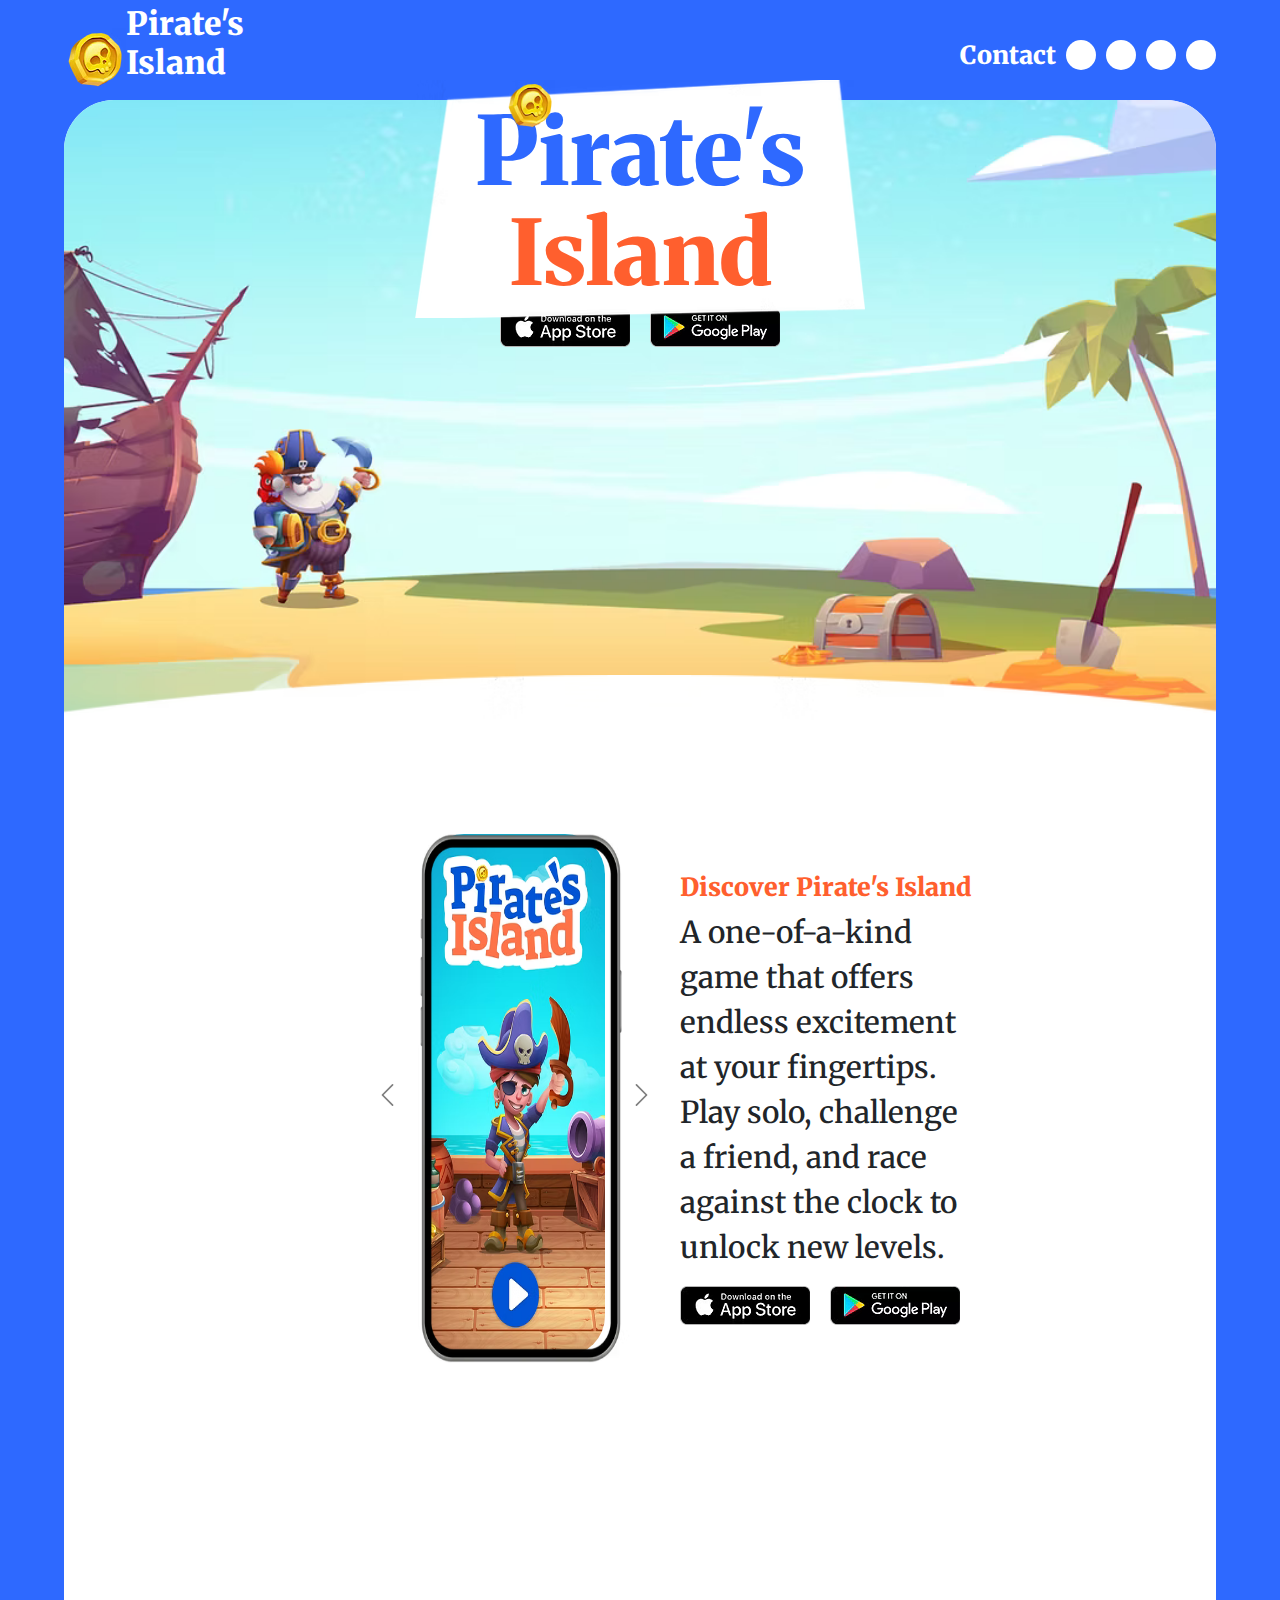
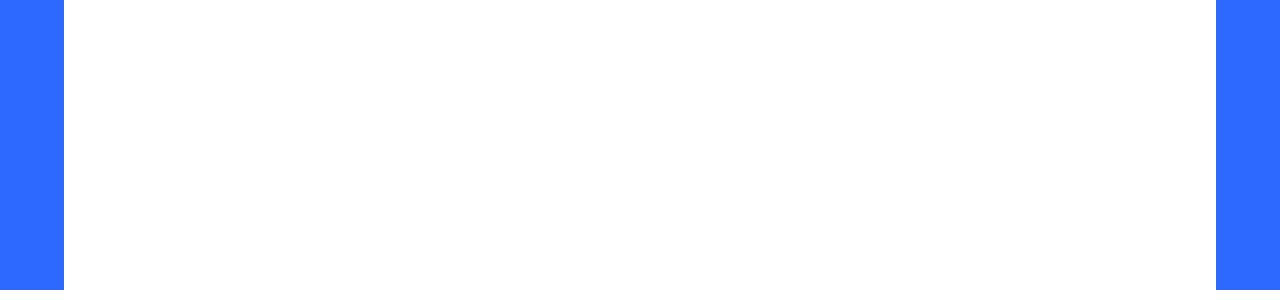
==== html css project/index.html @ 8321cce3 "Add files via upload" ====
<!DOCTYPE html>
<html lang="en">
<head>
    <meta charset="UTF-8">
    <meta name="viewport" content="width=device-width, initial-scale=1.0">
    <title>Document</title>
    <link rel="stylesheet" href="style.css">
    <link rel="preconnect" href="https://fonts.googleapis.com">
    <link rel="preconnect" href="https://fonts.gstatic.com" crossorigin>
    <link href="https://fonts.googleapis.com/css2?family=Merriweather:ital,wght@0,300;0,400;0,700;0,900;1,300;1,400;1,700;1,900&family=Roboto+Condensed:ital,wght@0,100..900;1,100..900&display=swap" rel="stylesheet">
    <link rel="stylesheet" href="https://cdnjs.cloudflare.com/ajax/libs/font-awesome/6.7.1/css/all.min.css" integrity="sha512-5Hs3dF2AEPkpNAR7UiOHba+lRSJNeM2ECkwxUIxC1Q/FLycGTbNapWXB4tP889k5T5Ju8fs4b1P5z/iB4nMfSQ==" crossorigin="anonymous" referrerpolicy="no-referrer" />
    <link href="https://cdn.jsdelivr.net/npm/bootstrap@5.3.3/dist/css/bootstrap.min.css" rel="stylesheet" integrity="sha384-QWTKZyjpPEjISv5WaRU9OFeRpok6YctnYmDr5pNlyT2bRjXh0JMhjY6hW+ALEwIH" crossorigin="anonymous">

</head>
<body>
    
    <header>

        <div class="h1">

            <h1 class="H1">Pirate's</h1>
            <h2 class="h1Rep">Island</h2>
            <img class="pirateCoin" src="Pirate Coin.png" alt="Pirate Coin">

        </div>

        <nav>

            <div class="left">
                <img src="Pirate Coin.png" alt="Pirate Coin">
                <h2 class="H2">Pirate's Island</h2>
            </div>
            
            <div class="right">

                <ul>
                    <li><a class="contact" href="#foot">Contact</a></li>
                    <li class="liLogos"><a href="https://www.twitch.tv"><i class="fa-brands fa-twitch"></i></a></li>
                    <li class="liLogos"><a href="https://www.facebook.com/wix"><i class="fa-brands fa-facebook-f"></i></a></li>
                    <li class="liLogos"><a href="https://discord.com"><i class="fa-brands fa-discord"></i></a></li>
                    <li class="liLogos"><a href="https://www.youtube.com/user/Wix"><i class="fa-brands fa-youtube"></i></a></li>
                </ul>
                
            </div>

        </nav>
    </header>

    <main>

        <div class="main">
          <div class="mainbg">
                <li class="storeLinks"><a href="https://apps.apple.com/us/app/spaces-follow-businesses/id1099748482"><img src="apple.png"></a></li>
                <li class="storeLinks"><a href="https://play.google.com/store/apps/details?id=com.wix.android&hl=en&gl=US"><img src="Google play.png"></a></li>
          </div>

          <div class="line"></div>

          <div class="parent">
          <div class="parent1">
            <img class="phonecase" src="phone case.png">
              <div id="carouselExampleFade" class="carousel slide carousel-fade">
                  <div class="carousel-inner">
                    <div class="carousel-item active">
                      <img src="carousel 1.png" class="carouselImg d-block w-100">
                    </div>
                    <div class="carousel-item">
                      <img src="carousel 2.png" class="carouselImg carouselImg1 d-block w-100">
                    </div>
                    <div class="carousel-item">
                      <img src="carousel 3.png" class="carouselImg carouselImg2 d-block w-100">
                    </div>
                  </div>
                  <button class="carousel-control-prev" type="button" data-bs-target="#carouselExampleFade" data-bs-slide="prev">
                    <span class="carousel-control-prev-icon" aria-hidden="true"></span>
                    <span class="visually-hidden">Previous</span>
                  </button>
                  <button class="carousel-control-next" type="button" data-bs-target="#carouselExampleFade" data-bs-slide="next">
                    <span class="carousel-control-next-icon" aria-hidden="true"></span>
                    <span class="visually-hidden">Next</span>
                  </button>
              </div>
            </div>
            <div class="parent2">
              <div class="mainText">
                <h2 class="mainH2">Discover Pirate's Island</h2>
                <p class="mainP">A one-of-a-kind game that offers endless excitement at your fingertips. Play solo, challenge a friend, and race against the clock to unlock new levels.</p>
                <div class="links2">
                  <li class="storeLinks2"><a href="https://apps.apple.com/us/app/spaces-follow-businesses/id1099748482"><img src="apple.png"></a></li>
                  <li class="storeLinks2"><a href="https://play.google.com/store/apps/details?id=com.wix.android&hl=en&gl=US"><img src="Google play.png"></a></li>
                </div>
              </div>
            </div>
          </div>
          </div>
            
        </div>

    </main>

    <footer id="foot"></footer>

    <script src="https://cdn.jsdelivr.net/npm/bootstrap@5.3.3/dist/js/bootstrap.bundle.min.js" integrity="sha384-YvpcrYf0tY3lHB60NNkmXc5s9fDVZLESaAA55NDzOxhy9GkcIdslK1eN7N6jIeHz" crossorigin="anonymous"></script>

</body>
</html>
---- html css project/style.css ----
*{
    margin: 0;
    padding: 0;
    box-sizing: border-box;
}

body{
    background-color: #2e69ff
}

header{
    width: 100%;
    height: 10vh;
    display: flex;
    justify-content: center;
    align-items: start;
    background-color: #2e69ff;
}

.pirateCoin{
    width: 50px;
    height: 50px;
    position: absolute;
    margin-top: -200px;
    margin-right: 220px;
}

.h1{
    position: absolute;
    top: 80px;
    width: 450px;
    height: 250px;
    display: flex;
    flex-direction: column;
    justify-content: center;
    align-items: center;
    font-size: 50px;
    font-family: "Merriweather", serif;
    font-weight: 1000;
    font-style: normal;
    background-image: url(squre\ logo.png);
    background-repeat: no-repeat;
    background-size: 450px;
}

.H1{
    margin-bottom: -10px;
    font-size: 95px;
    font-family: "Merriweather", serif;
    font-weight: 900;
    font-style: normal;
    color: #2e69ff;
}

.H2{
    font-family: "Merriweather", serif;
    font-weight: 900;
    font-style: normal;
}

.h1Rep{
    color: #ff5f2e;
    font-family: "Merriweather", serif;
    font-weight: 1000;
    font-style: normal;
    font-size: 90px;
}

nav{
    width: 100%;
    height: 10vh;
    display: flex;
    justify-content: center;
    align-items: center;
}

.left{
    width: 20%;
    height: 10vh;
    display: flex;
    justify-content: start;
    align-items: end;
    color: white;
    font-family: "Merriweather", serif;
    font-weight: 1000;
    font-style: normal;
}

.right{
    width: 70%;
    height: 10vh;
    display: flex;
    justify-content: end;
    align-items: end;
}

.liLogos{
    background-color: white;
    width: 30px;
    height: 30px;
    display: flex;
    align-items: center;
    justify-content: center;
    border-radius: 100%;
}

ul{
    display: flex;
    justify-content: center;
    align-items: center;
    list-style: none;
    gap: 10px;
}

a{
    font-family: "Merriweather", serif;
    font-weight: 1000;
    font-style: normal;
    text-decoration: none;
}

.contact{
    color: white;
    font-size: 25px;
    text-decoration: none;
    font-family: "Merriweather", serif;
    font-weight: 900;
    font-style: normal;
}

main{
    width: 100%;
    height: 200vh;
    display: flex;
    justify-content: center;
    align-items: start;
    background-color: #2e69ff;
}

.main{
    border-top-left-radius: 50px 50px;
    border-top-right-radius: 50px 50px;
    width: 90%;
    height: 200vh;
    margin-top: 10px;
    background-color: white;
}

.mainbg{
    width: 100%;
    height: 75vh;
    background-image: url(island\ bg.png);
    background-repeat: no-repeat;
    background-size: cover;
    background-position: center;
    border-top-left-radius: 50px 50px;
    border-top-right-radius: 50px 50px;
    display: flex;
    justify-content: center;
    align-items: center;
    gap: 20px;
}

.storeLinks{
    margin-bottom: 220px;
    width: 130px;
    height: 40px;
    text-decoration: none;
    list-style-type: none;
}

.store{
    text-decoration: none;
}

.line{
    width: 100%;
    height: 12vh;
    background-image: url(line.png);
    background-repeat: no-repeat;
    background-size: cover;
    margin-top: -100px;
}

#carouselExampleFade{
    width: 32%;
    margin-right: 25px;
    margin-bottom: 12px;
}

.phonecase{
    position: absolute;
    z-index: 2;
    width: 17%;
    height: 60vh;
}

.carousel-control-prev{
    margin-left: -50px;
}

.carousel-control-next{
    margin-right: -50px;
}

.carouselImg{
    border-radius: 40px 40px;
    height: 58vh;
}

.carousel-control-next, .carousel-control-prev{
    filter: invert(100%);
}

.parent{
    width: 100%;
    height: 70vh;
    display: flex;
    justify-content: center;
    align-items: center;
    flex-direction: row;
}

.parent1{
    width: 50%;
    height: 60vh;
    display: flex;
    justify-content: end;
    align-items: end;
    padding-right: 10px;
}

.parent2{
    width: 50%;
    height: 60vh;
    display: flex;
    justify-content: center;
    align-items: start;
    flex-direction: column;
    padding-left: 40px;
}

.mainText{
    width: 55%;
}

.mainH2{
    color: #ff5f2e;
    font-family: "Merriweather", serif;
    font-weight: 1000;
    font-style: normal;
    font-size: 25px;
}

.mainP{
    font-family: "Merriweather", serif;
    font-weight: 500;
    font-style: normal;
    font-size: 30px;
}

.links2{
    display: flex;
    justify-content: start;
    align-items: center;
    gap: 20px;
}

.storeLinks2{
    text-decoration: none;
    list-style-type: none;
}
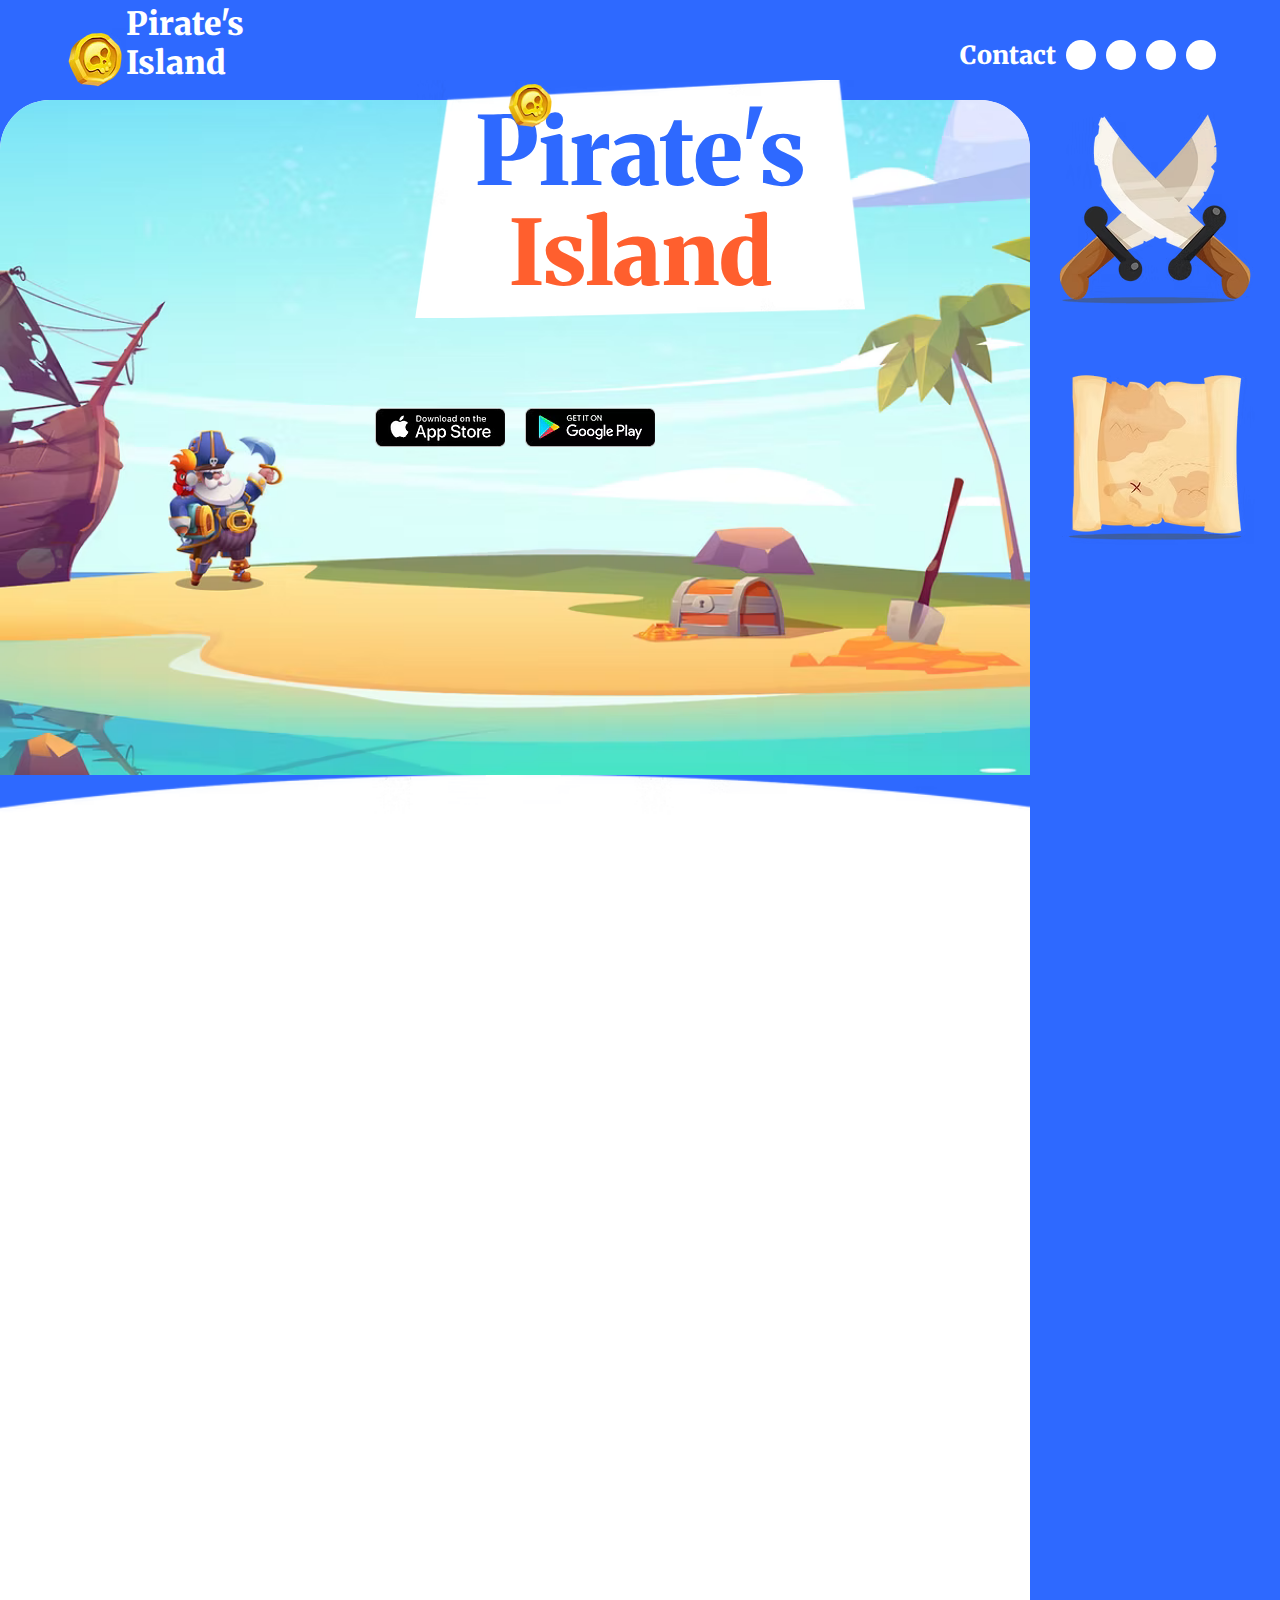
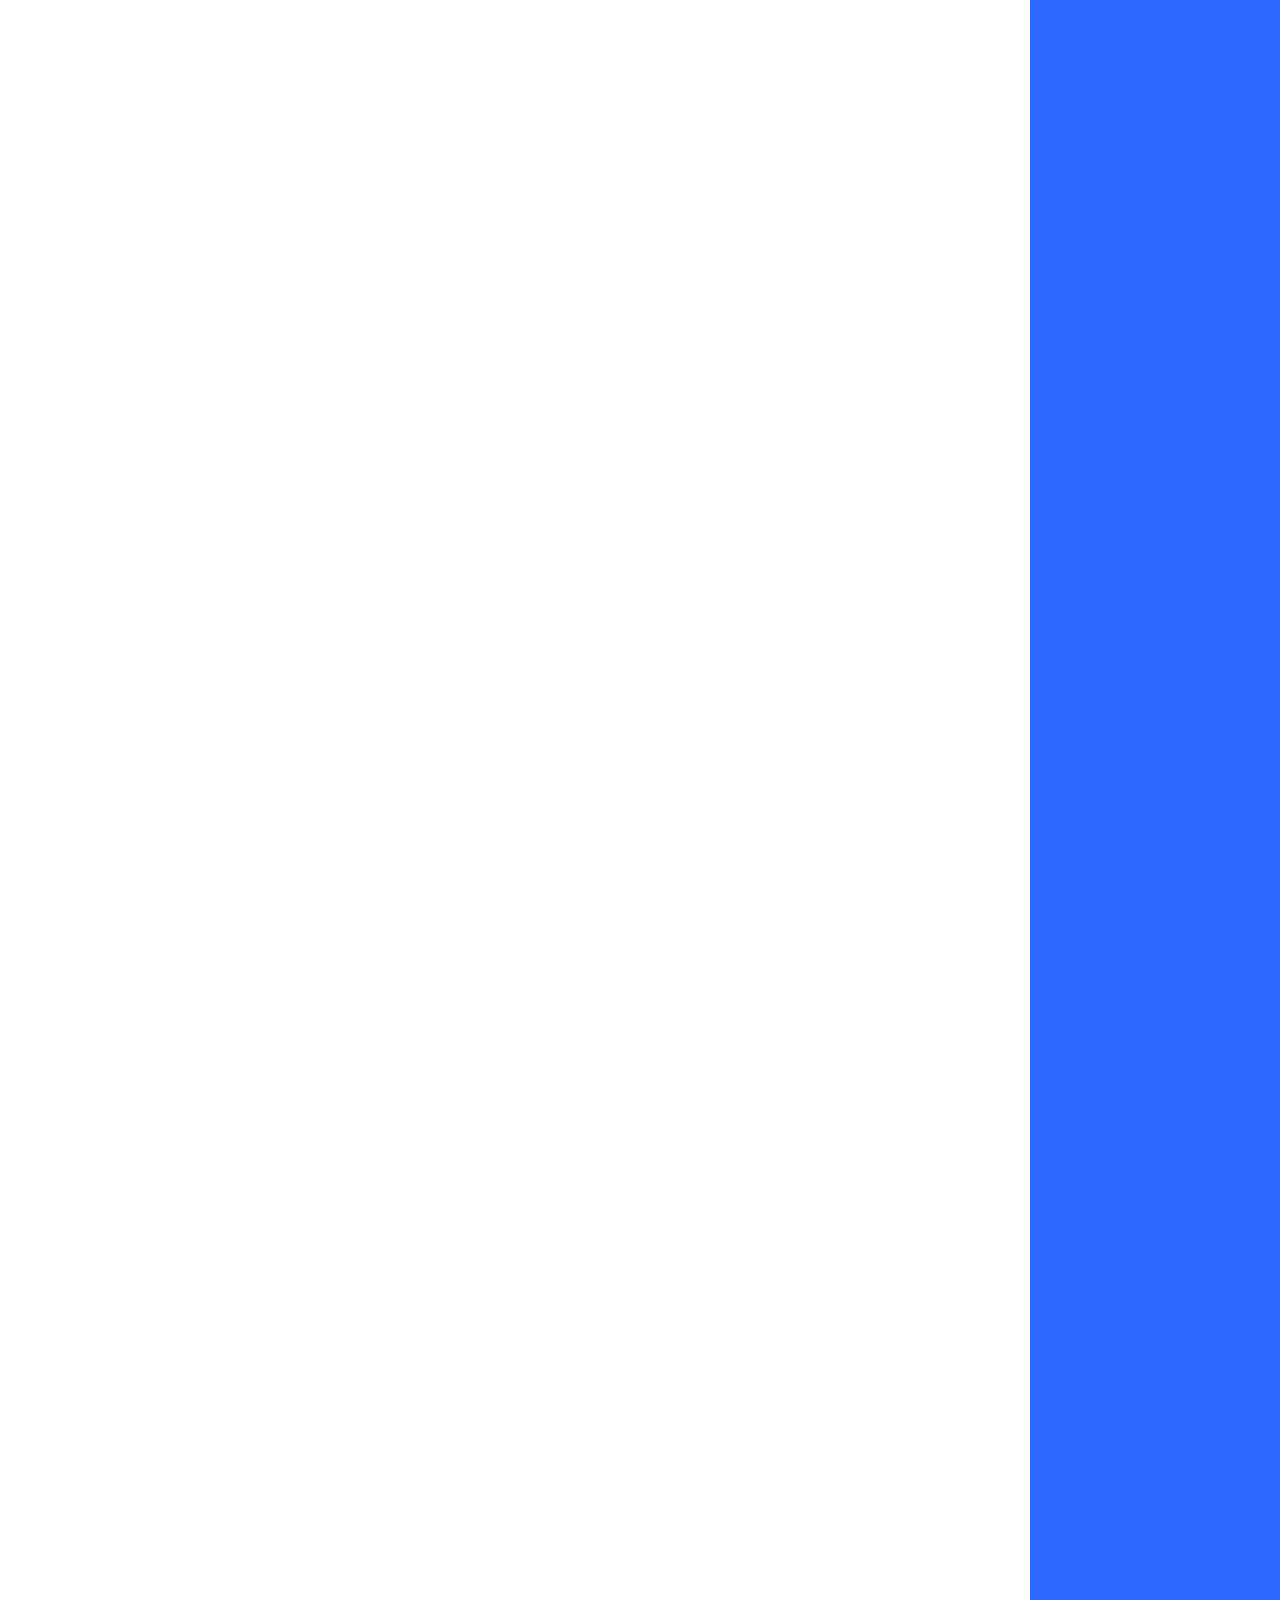
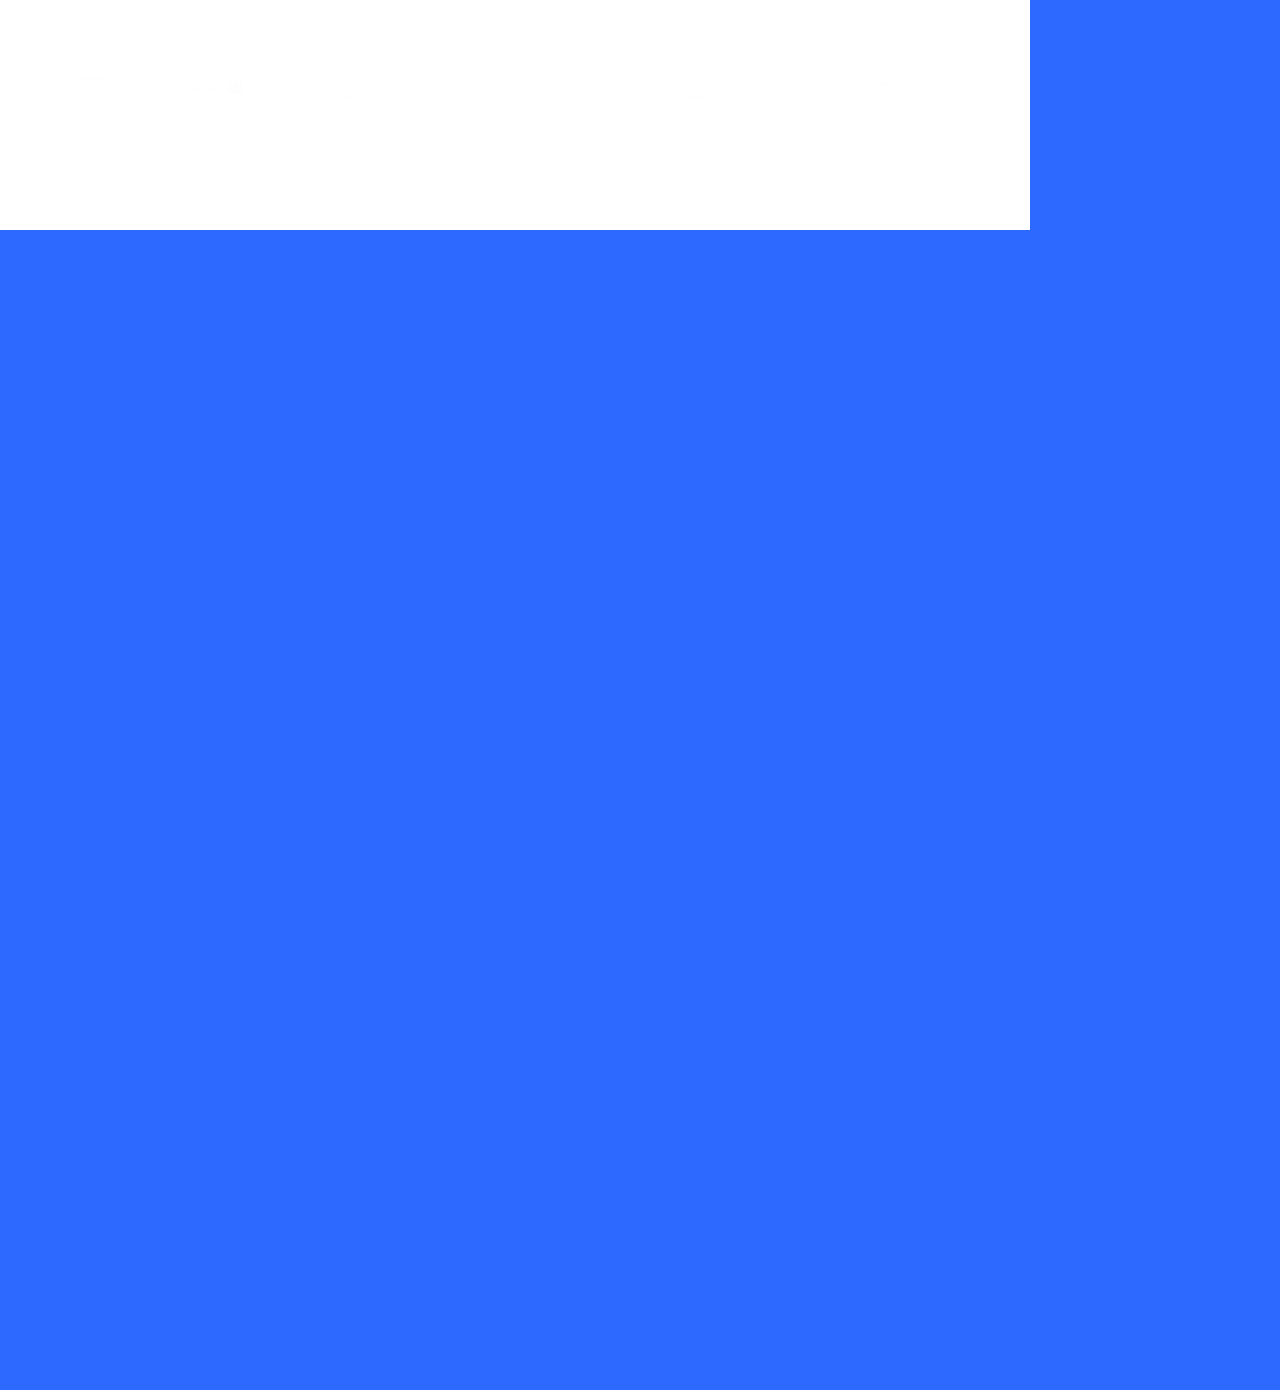
==== commit 6110c0bb: "Add files via upload" ====
--- a/html css project/index.html
+++ b/html css project/index.html
@@ -10,13 +10,14 @@
     <link href="https://fonts.googleapis.com/css2?family=Merriweather:ital,wght@0,300;0,400;0,700;0,900;1,300;1,400;1,700;1,900&family=Roboto+Condensed:ital,wght@0,100..900;1,100..900&display=swap" rel="stylesheet">
     <link rel="stylesheet" href="https://cdnjs.cloudflare.com/ajax/libs/font-awesome/6.7.1/css/all.min.css" integrity="sha512-5Hs3dF2AEPkpNAR7UiOHba+lRSJNeM2ECkwxUIxC1Q/FLycGTbNapWXB4tP889k5T5Ju8fs4b1P5z/iB4nMfSQ==" crossorigin="anonymous" referrerpolicy="no-referrer" />
     <link href="https://cdn.jsdelivr.net/npm/bootstrap@5.3.3/dist/css/bootstrap.min.css" rel="stylesheet" integrity="sha384-QWTKZyjpPEjISv5WaRU9OFeRpok6YctnYmDr5pNlyT2bRjXh0JMhjY6hW+ALEwIH" crossorigin="anonymous">
+    <link href="https://unpkg.com/aos@2.3.1/dist/aos.css" rel="stylesheet">
 
 </head>
 <body>
     
     <header>
 
-        <div class="h1">
+        <div data-aos="fade-down" class="h1">
 
             <h1 class="H1">Pirate's</h1>
             <h2 class="h1Rep">Island</h2>
@@ -50,57 +51,154 @@
 
         <div class="main">
           <div class="mainbg">
-                <li class="storeLinks"><a href="https://apps.apple.com/us/app/spaces-follow-businesses/id1099748482"><img src="apple.png"></a></li>
-                <li class="storeLinks"><a href="https://play.google.com/store/apps/details?id=com.wix.android&hl=en&gl=US"><img src="Google play.png"></a></li>
+                <li class="storeLinks"><a href="https://apps.apple.com/us/app/spaces-follow-businesses/id1099748482"><img src="apple.png" alt="a"></a></li>
+                <li class="storeLinks"><a href="https://play.google.com/store/apps/details?id=com.wix.android&hl=en&gl=US"><img src="Google play.png" alt="b"></a></li>
           </div>
 
           <div class="line"></div>
 
+          
           <div class="parent">
-          <div class="parent1">
-            <img class="phonecase" src="phone case.png">
-              <div id="carouselExampleFade" class="carousel slide carousel-fade">
-                  <div class="carousel-inner">
-                    <div class="carousel-item active">
-                      <img src="carousel 1.png" class="carouselImg d-block w-100">
+            <div class="parent1">
+              <img data-aos="fade-up" class="phonecase" src="phone case.png">
+                <div data-aos="fade-up" id="carouselExampleFade" class="carousel slide carousel-fade">
+                    <div class="carousel-inner">
+                      <div class="carousel-item active">
+                        <img src="carousel 1.png" class="carouselImg d-block w-100">
+                      </div>
+                      <div class="carousel-item">
+                        <img src="carousel 2.png" class="carouselImg carouselImg1 d-block w-100">
+                      </div>
+                      <div class="carousel-item">
+                        <img src="carousel 3.png" class="carouselImg carouselImg2 d-block w-100">
+                      </div>
                     </div>
-                    <div class="carousel-item">
-                      <img src="carousel 2.png" class="carouselImg carouselImg1 d-block w-100">
-                    </div>
-                    <div class="carousel-item">
-                      <img src="carousel 3.png" class="carouselImg carouselImg2 d-block w-100">
-                    </div>
-                  </div>
-                  <button class="carousel-control-prev" type="button" data-bs-target="#carouselExampleFade" data-bs-slide="prev">
-                    <span class="carousel-control-prev-icon" aria-hidden="true"></span>
-                    <span class="visually-hidden">Previous</span>
-                  </button>
-                  <button class="carousel-control-next" type="button" data-bs-target="#carouselExampleFade" data-bs-slide="next">
-                    <span class="carousel-control-next-icon" aria-hidden="true"></span>
-                    <span class="visually-hidden">Next</span>
-                  </button>
+                    <button class="carousel-control-prev" type="button" data-bs-target="#carouselExampleFade" data-bs-slide="prev">
+                      <span class="carousel-control-prev-icon" aria-hidden="true"></span>
+                      <span class="visually-hidden">Previous</span>
+                    </button>
+                    <button class="carousel-control-next" type="button" data-bs-target="#carouselExampleFade" data-bs-slide="next">
+                      <span class="carousel-control-next-icon" aria-hidden="true"></span>
+                      <span class="visually-hidden">Next</span>
+                    </button>
+                </div>
+                <img data-aos="fade-left" id="skull" src="./skull.png" alt="skull">
+              </div>
+              <div class="parent2">
+                <div class="mainText">
+                  <h2 data-aos="fade-down" class="mainH2">Discover Pirate's Island</h2>
+                  <p data-aos="fade-down" class="mainP">A one-of-a-kind game that offers endless excitement at your fingertips. Play solo, challenge a friend, and race against the clock to unlock new levels.</p>
+                  <div data-aos="fade-up" class="links2">
+                    <li class="storeLinks2"><a href="https://apps.apple.com/us/app/spaces-follow-businesses/id1099748482"><img src="apple.png"></a></li>
+                    <li class="storeLinks2"><a href="https://play.google.com/store/apps/details?id=com.wix.android&hl=en&gl=US"><img src="Google play.png"></a></li>
+                  </div>
+                </div>
               </div>
             </div>
-            <div class="parent2">
-              <div class="mainText">
-                <h2 class="mainH2">Discover Pirate's Island</h2>
-                <p class="mainP">A one-of-a-kind game that offers endless excitement at your fingertips. Play solo, challenge a friend, and race against the clock to unlock new levels.</p>
-                <div class="links2">
-                  <li class="storeLinks2"><a href="https://apps.apple.com/us/app/spaces-follow-businesses/id1099748482"><img src="apple.png"></a></li>
-                  <li class="storeLinks2"><a href="https://play.google.com/store/apps/details?id=com.wix.android&hl=en&gl=US"><img src="Google play.png"></a></li>
-                </div>
-              </div>
-            </div>
-          </div>
-          </div>
-            
+              <div data-aos="fade-down" class="reviews">
+                <h2 class="revH2">Ratings & Reviews</h2>
+              </div>
+              <div data-aos="fade-down" class="rrs">
+                <div class="container">
+                  <div class="circle">
+                    <div class="circleX circle1"><img src="./rev1.png"></div>
+                  </div>
+                </div>
+                <div class="container">
+                  <div class="circle">
+                    <div class="circleX circle2"><img src="./rev2.png"></div>
+                  </div>
+                </div>
+                <div class="container">
+                  <div class="circle">
+                    <div class="circleX circle3"><img src="./rev3.png"></div>
+                  </div>
+                </div>
+                <div class="textContainer">
+                <div class="text">
+                  <h2>Joan West</h2>
+                  <p>“I'm a testimonial. Click to edit me and add text that says something nice about you and your services.”</p>
+                  <div class="stars">
+                    <img class="star" src="./star.png" alt="star">
+                    <img class="star" src="./star.png" alt="star">
+                    <img class="star" src="./star.png" alt="star">
+                    <img class="star" src="./star.png" alt="star">
+                    <img class="star" src="./star.png" alt="star">
+                  </div>
+                  4/5 Rating
+                </div>
+                </div>
+
+                <div class="textContainer">
+                <div class="text">
+                  <h2>Laura Branson</h2>
+                  <p>“I'm a testimonial. Click to edit me and add text that says something nice about you and your services. Let your customers review you and tell their friends how great you are.”</p>
+                  <div class="stars">
+                    <img class="star" src="./star.png" alt="star">
+                    <img class="star" src="./star.png" alt="star">
+                    <img class="star" src="./star.png" alt="star">
+                    <img class="star" src="./star.png" alt="star">
+                    <img class="star" src="./star.png" alt="star">
+                  </div>
+                  5/5 Rating
+                </div>
+                </div>
+
+                <div class="textContainer">
+                <div class="text">
+                  <h2>Zach Stallon</h2>
+                  <p>“I'm a testimonial. Click to edit me and add text that says something nice about you and your services.”</p>
+                  <div class="stars">
+                    <img class="star" src="./star.png" alt="star">
+                    <img class="star" src="./star.png" alt="star">
+                    <img class="star" src="./star.png" alt="star">
+                    <img class="star" src="./star.png" alt="star">
+                    <img class="star" src="./star.png" alt="star">
+                  </div>
+                  <p>5/5 Rating</p>
+                </div>
+                </div>
+                </div>
+                <div data-aos="fade-down" class="pictures">
+                  <div data-aos="fade-down" class="texts2">
+                  <h2 class="H22">Set Sail on an Adventure</h2>
+                  <p class="P2">Game Level Maps</p>
+                  </div>
+                  <div class="images">
+                  <img class="islandd" src="./island1.png" alt="island1">
+                  <img class="islandd" src="./island2.png" alt="island2">
+                  <img class="islandd" src="./island3.png" alt="island3">
+                  </div>
+                </div>
+                <img class="line2" src="./inverted line.png">
+              </div>
+          </div>
         </div>
 
+        <div class="mainbg2">
+          <div class="imgtext">
+            <img src="./sword.png" alt="sword">
+          </div>
+
+          <div class="imgtext">
+            <img src="./map.png" alt="map">
+          </div>
+
+          <div class="imgtext">
+            <img>
+          </div>
+
+        </div>
+
     </main>
 
     <footer id="foot"></footer>
 
     <script src="https://cdn.jsdelivr.net/npm/bootstrap@5.3.3/dist/js/bootstrap.bundle.min.js" integrity="sha384-YvpcrYf0tY3lHB60NNkmXc5s9fDVZLESaAA55NDzOxhy9GkcIdslK1eN7N6jIeHz" crossorigin="anonymous"></script>
+    <script src="https://unpkg.com/aos@2.3.1/dist/aos.js"></script>
+    <script>
+      AOS.init();
+    </script>
 
 </body>
 </html>--- a/html css project/style.css
+++ b/html css project/style.css
@@ -130,7 +130,7 @@
 
 main{
     width: 100%;
-    height: 200vh;
+    height: 500vh;
     display: flex;
     justify-content: center;
     align-items: start;
@@ -141,7 +141,7 @@
     border-top-left-radius: 50px 50px;
     border-top-right-radius: 50px 50px;
     width: 90%;
-    height: 200vh;
+    height: 370vh;
     margin-top: 10px;
     background-color: white;
 }
@@ -158,6 +158,7 @@
     display: flex;
     justify-content: center;
     align-items: center;
+    padding-top: 200px;
     gap: 20px;
 }
 
@@ -179,7 +180,7 @@
     background-image: url(line.png);
     background-repeat: no-repeat;
     background-size: cover;
-    margin-top: -100px;
+    background-color: #2e69ff;
 }
 
 #carouselExampleFade{
@@ -269,4 +270,141 @@
 .storeLinks2{
     text-decoration: none;
     list-style-type: none;
-}+}
+
+#skull{
+    position: absolute;
+    margin-bottom: -130px;
+    margin-right: -50px;
+    z-index: 3;
+}
+
+.revH2{
+    color: #ff5f2e;
+    font-family: "Merriweather", serif;
+    font-weight: 1000;
+    font-style: normal;
+    font-size: 50px;
+}
+
+.reviews{
+    width: 100%;
+    height: 25vh;
+    display: flex;
+    justify-content: center;
+    align-items: end;
+}
+
+.rrs{
+    width: 100%;
+    height: 80vh;
+    display: grid;
+    grid-template-columns: 1fr 1fr 1fr;
+    grid-template-rows: 1fr 1fr 1fr;
+}
+
+.circle{
+    width: 241px;
+    height: 241px;
+    border-radius: 100%;
+    background-color: #2e69ff;
+    display: flex;
+    justify-content: center;
+    align-items: center;
+}
+
+.circleX{
+    width: 230px;
+    height: 230px;
+    border-radius: 100%;
+    display: flex;
+    justify-content: center;
+    align-items: center;
+}
+
+.circle1{
+    background-color: #ffc8b8;
+}
+
+.circle2{
+    background-color: #b9cdff;
+}
+
+.circle3{
+    background-color: #e7a5f6;
+}
+
+.container{
+    display: flex;
+    justify-content: center;
+    align-items: end;
+}
+
+.text{
+    display: flex;
+    justify-content: center;
+    align-items: center;
+    flex-direction: column;
+    width: 50%;
+}
+
+.textContainer{
+    display: flex;
+    justify-content: center;
+    align-items: center;
+}
+
+.star{
+    width: 40px;
+    height: 40px;
+}
+
+.islandd{
+    width: 240px;
+    height: 450px;
+    border-radius: 30px;
+}
+
+.pictures{
+    display: flex;
+    justify-content: center;
+    align-items: center;
+    flex-direction: column;
+    gap: 50px;
+}
+
+.texts2{
+    display: flex;
+    justify-content: center;
+    align-items: center;
+    flex-direction: column;
+}
+
+.H22{
+    color: #ff5f2e;
+    font-family: "Merriweather", serif;
+    font-weight: 1000;
+    font-style: normal;
+    font-size: 50px;
+}
+
+.P2{
+    font-size: 25px;
+    font-family: "Merriweather", serif;
+    font-weight: 900;
+    font-style: normal;
+    color: #2e69ff;
+}
+
+.images{
+    gap: 50px;
+    display: flex;
+    justify-content: center;
+    align-items: center;
+}
+
+.line2{
+    width: 100%;
+    margin-bottom: -320px;
+}
+
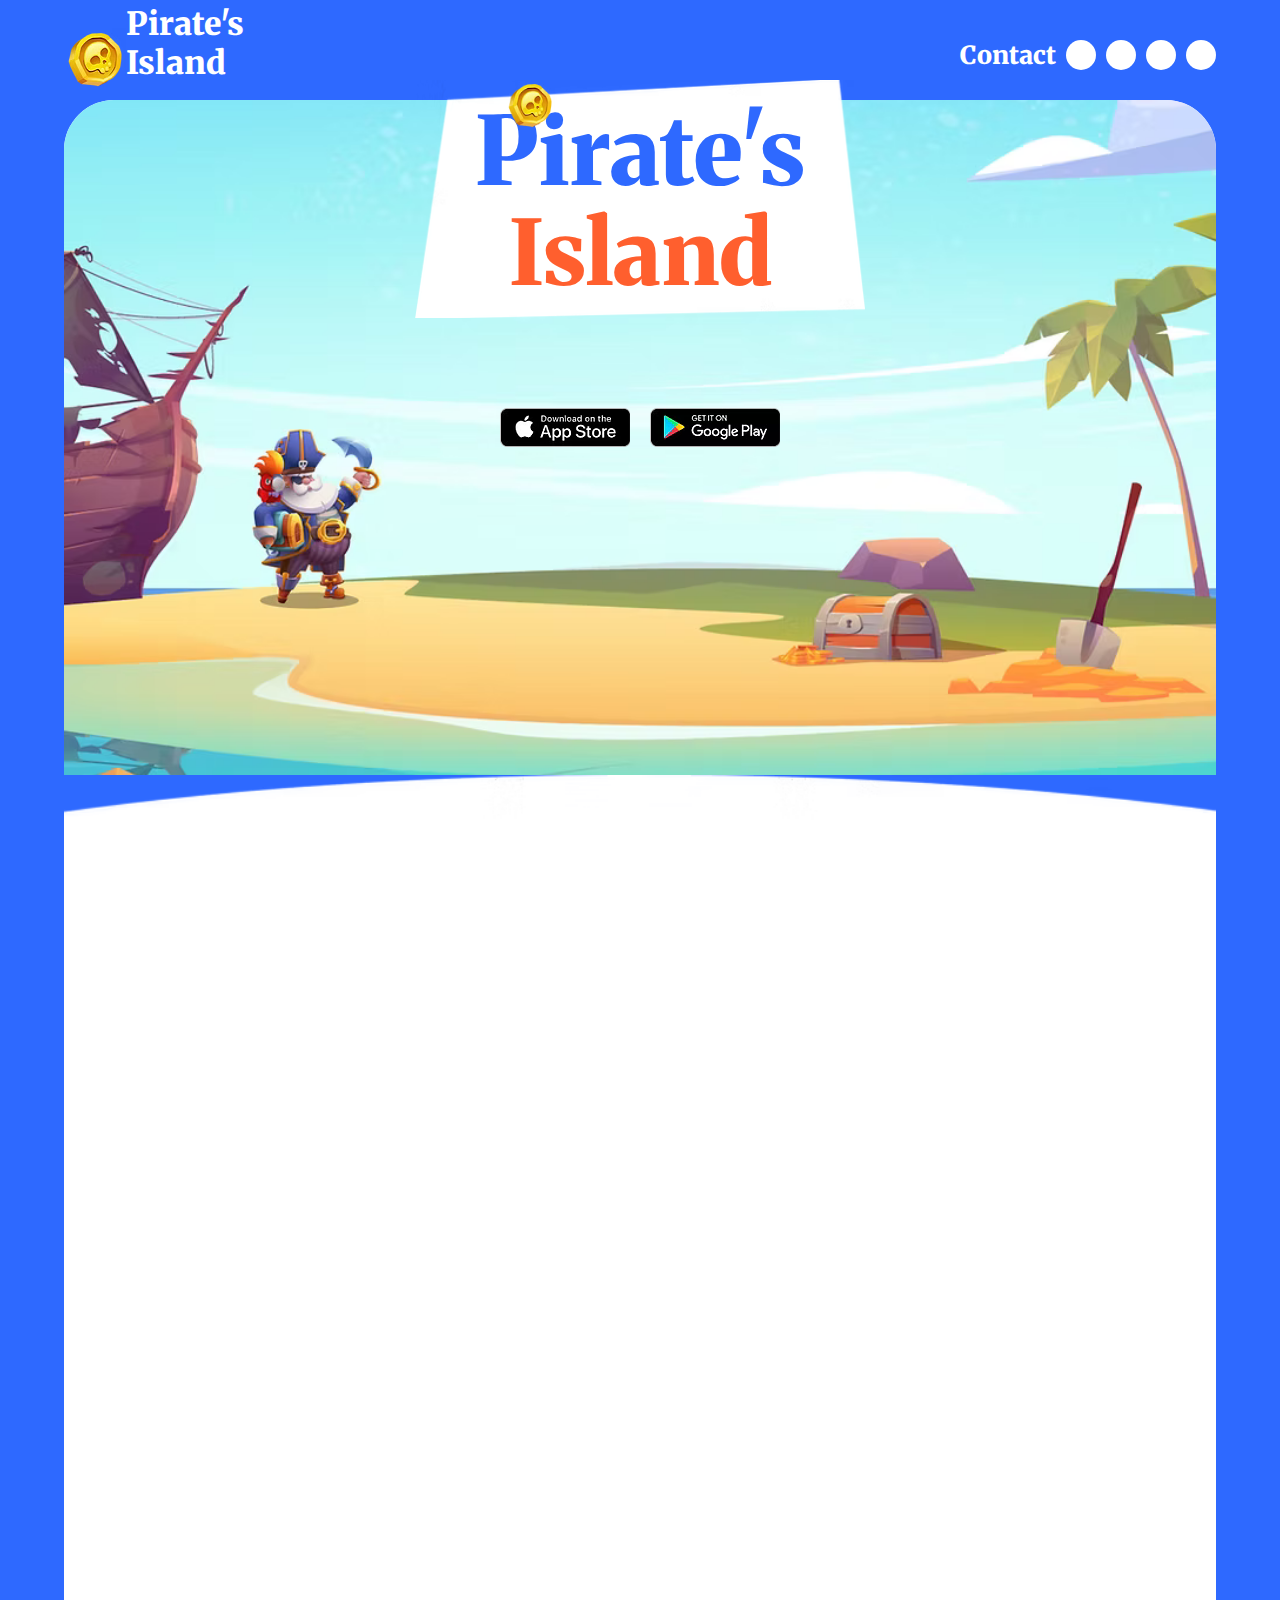
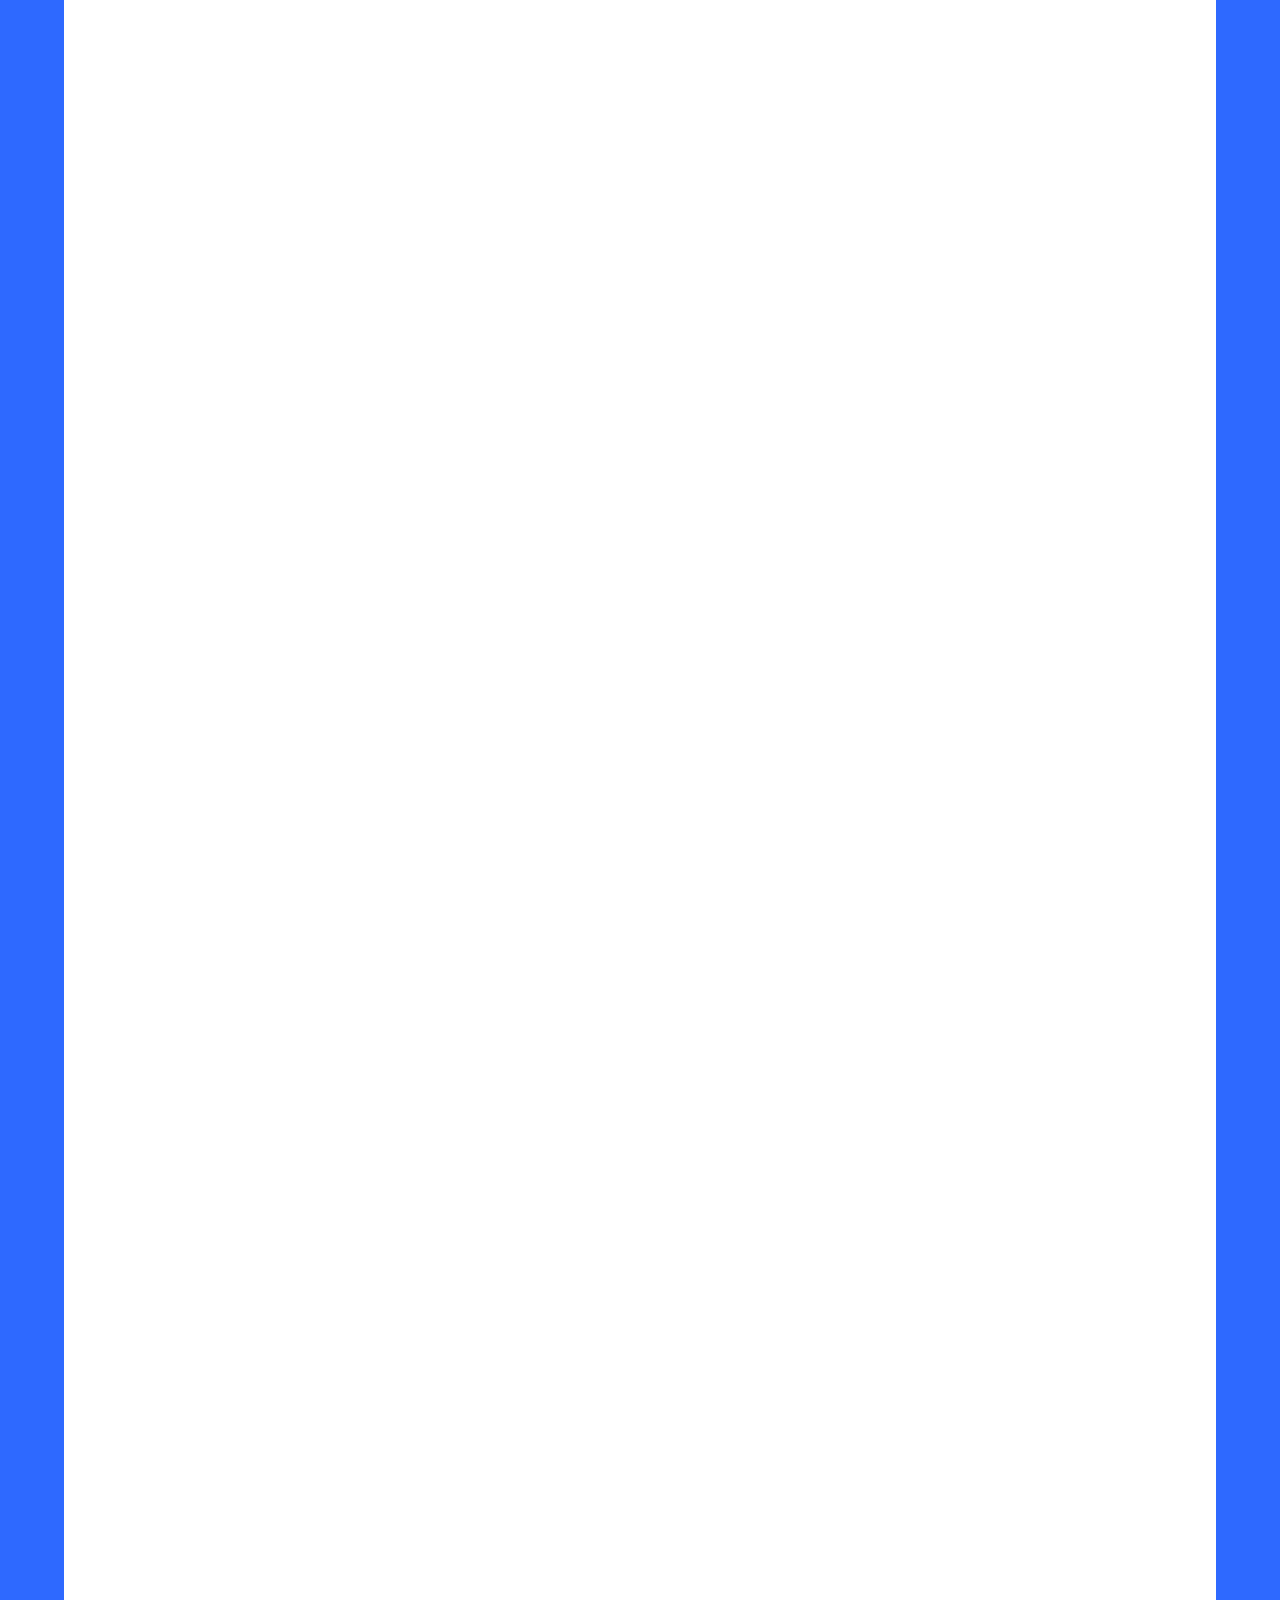
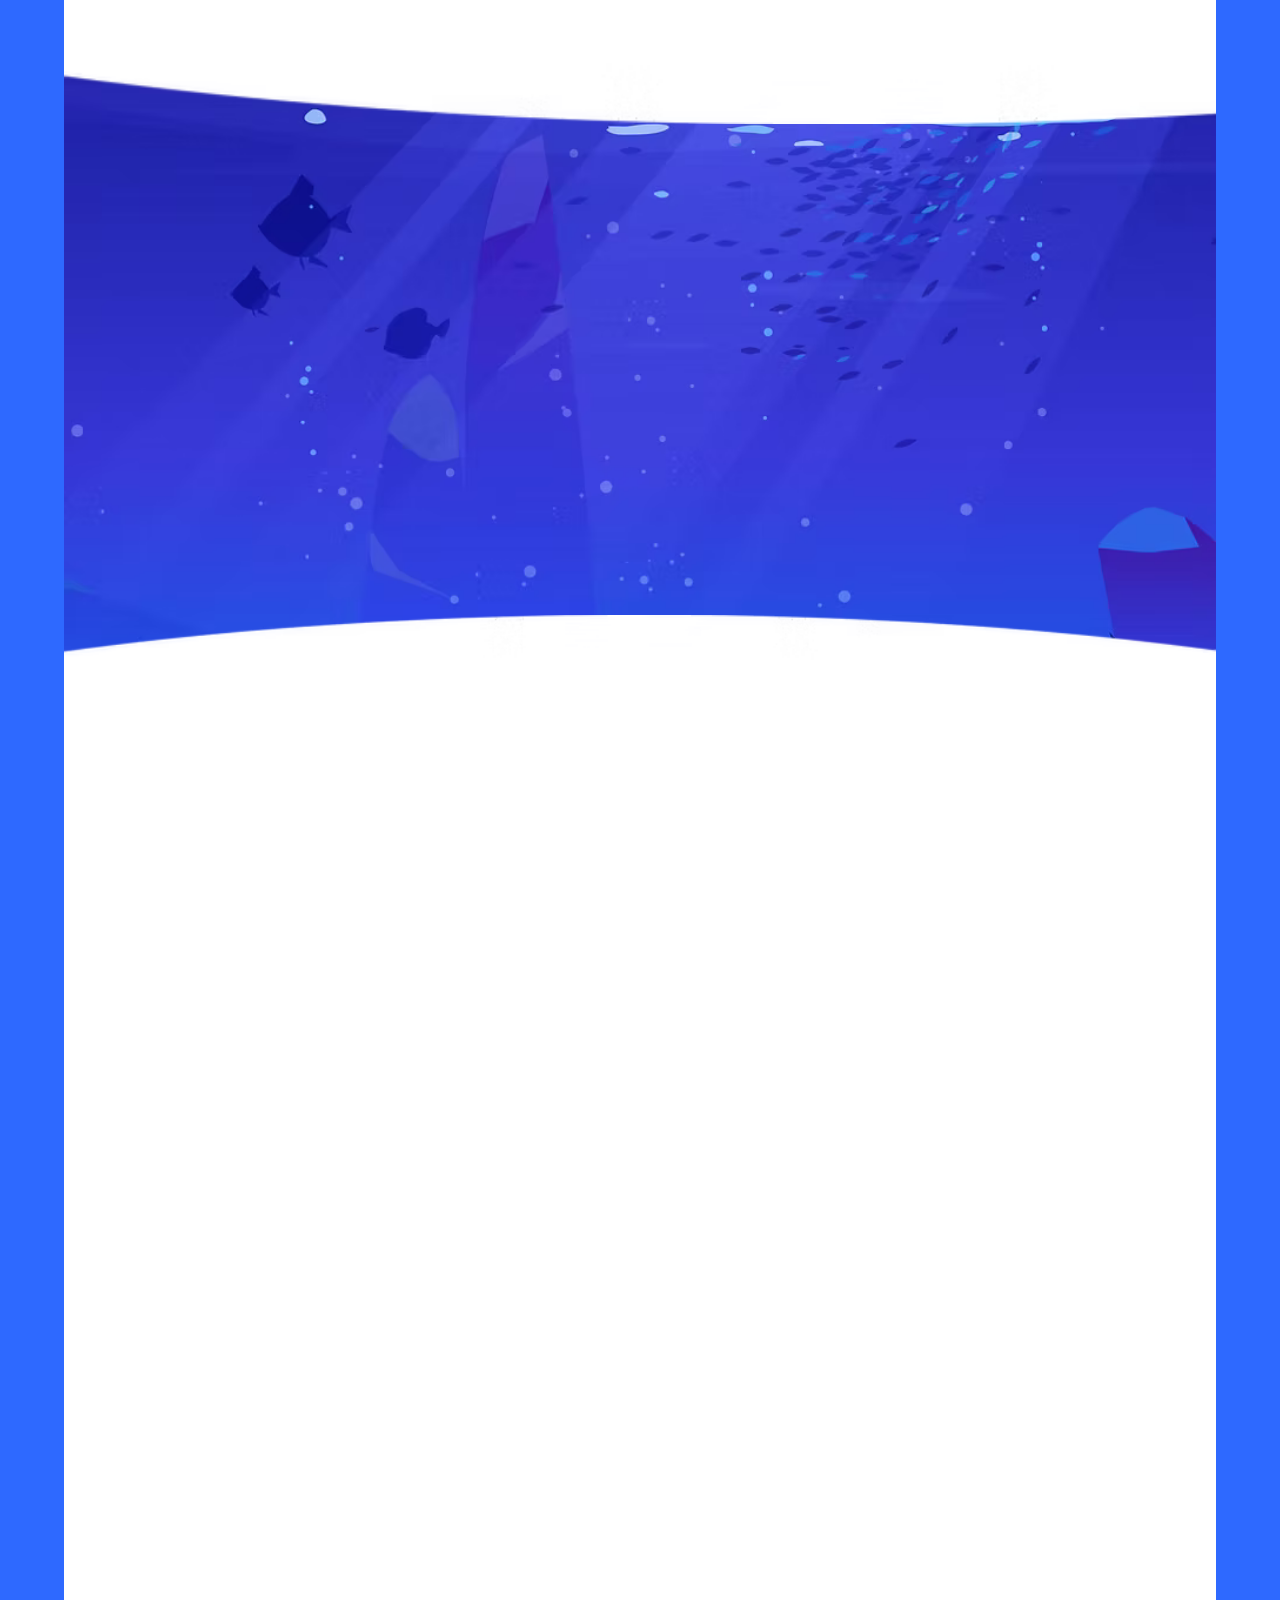
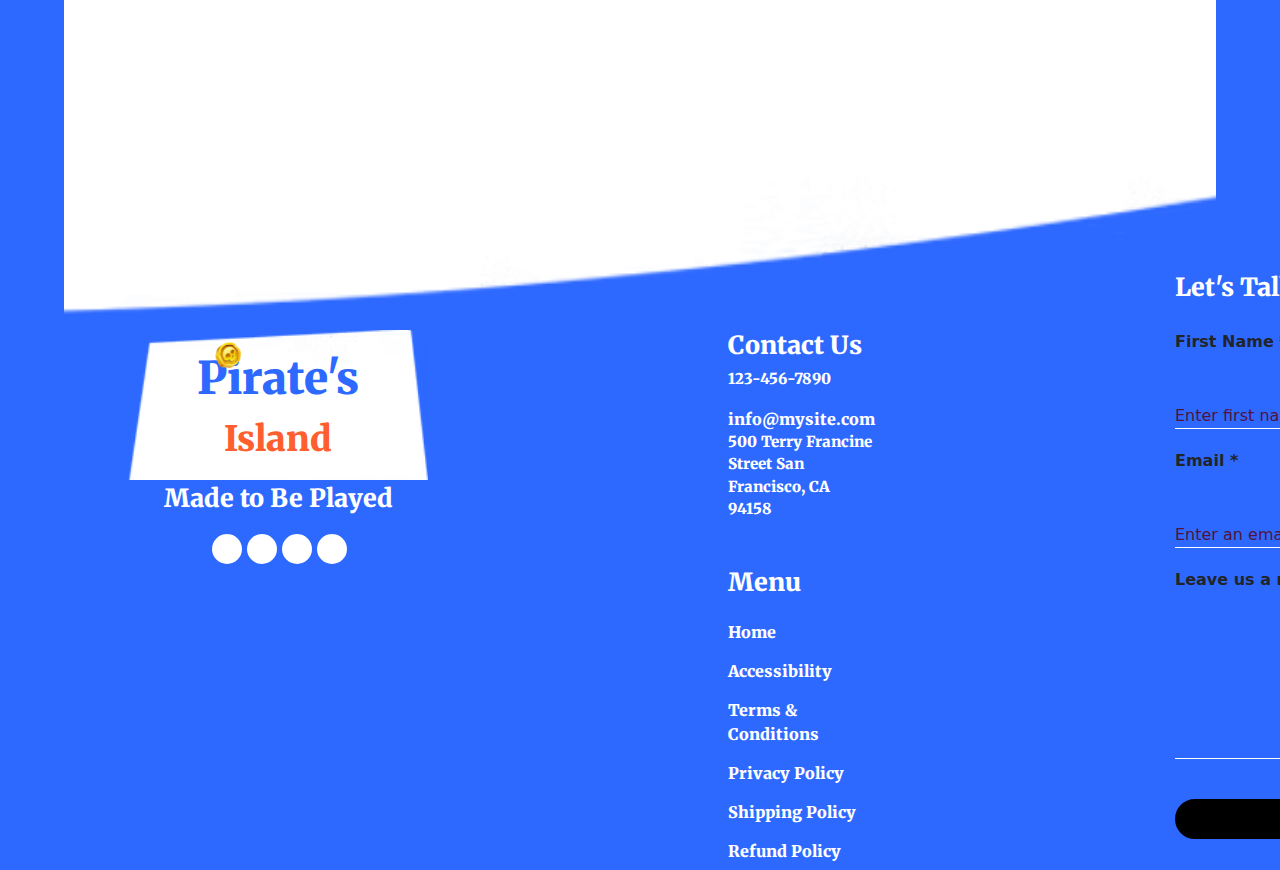
==== commit 7f45cc66: "Add files via upload" ====
--- a/html css project/index.html
+++ b/html css project/index.html
@@ -5,6 +5,7 @@
     <meta name="viewport" content="width=device-width, initial-scale=1.0">
     <title>Document</title>
     <link rel="stylesheet" href="style.css">
+    <link rel="stylesheet" href="responsive.css">
     <link rel="preconnect" href="https://fonts.googleapis.com">
     <link rel="preconnect" href="https://fonts.gstatic.com" crossorigin>
     <link href="https://fonts.googleapis.com/css2?family=Merriweather:ital,wght@0,300;0,400;0,700;0,900;1,300;1,400;1,700;1,900&family=Roboto+Condensed:ital,wght@0,100..900;1,100..900&display=swap" rel="stylesheet">
@@ -15,7 +16,7 @@
 </head>
 <body>
     
-    <header>
+    <header id="header">
 
         <div data-aos="fade-down" class="h1">
 
@@ -34,12 +35,12 @@
             
             <div class="right">
 
-                <ul>
+                <ul class="uLogos">
                     <li><a class="contact" href="#foot">Contact</a></li>
-                    <li class="liLogos"><a href="https://www.twitch.tv"><i class="fa-brands fa-twitch"></i></a></li>
-                    <li class="liLogos"><a href="https://www.facebook.com/wix"><i class="fa-brands fa-facebook-f"></i></a></li>
-                    <li class="liLogos"><a href="https://discord.com"><i class="fa-brands fa-discord"></i></a></li>
-                    <li class="liLogos"><a href="https://www.youtube.com/user/Wix"><i class="fa-brands fa-youtube"></i></a></li>
+                    <li class="liLogos"><a target="_blank" href="https://www.twitch.tv"><i class="fa-brands fa-twitch"></i></a></li>
+                    <li class="liLogos"><a target="_blank" href="https://www.facebook.com/wix"><i class="fa-brands fa-facebook-f"></i></a></li>
+                    <li class="liLogos"><a target="_blank" href="https://discord.com"><i class="fa-brands fa-discord"></i></a></li>
+                    <li class="liLogos"><a target="_blank" href="https://www.youtube.com/user/Wix"><i class="fa-brands fa-youtube"></i></a></li>
                 </ul>
                 
             </div>
@@ -51,18 +52,17 @@
 
         <div class="main">
           <div class="mainbg">
-                <li class="storeLinks"><a href="https://apps.apple.com/us/app/spaces-follow-businesses/id1099748482"><img src="apple.png" alt="a"></a></li>
-                <li class="storeLinks"><a href="https://play.google.com/store/apps/details?id=com.wix.android&hl=en&gl=US"><img src="Google play.png" alt="b"></a></li>
+                <li data-aos="fade-down" class="storeLinks"><a target="_blank" href="https://apps.apple.com/us/app/spaces-follow-businesses/id1099748482"><img src="apple.png" alt="a"></a></li>
+                <li data-aos="fade-down" class="storeLinks"><a target="_blank" href="https://play.google.com/store/apps/details?id=com.wix.android&hl=en&gl=US"><img src="Google play.png" alt="b"></a></li>
           </div>
 
           <div class="line"></div>
 
-          
           <div class="parent">
             <div class="parent1">
-              <img data-aos="fade-up" class="phonecase" src="phone case.png">
                 <div data-aos="fade-up" id="carouselExampleFade" class="carousel slide carousel-fade">
                     <div class="carousel-inner">
+                      <img data-aos="fade-up" class="phonecase" src="phone case.png">
                       <div class="carousel-item active">
                         <img src="carousel 1.png" class="carouselImg d-block w-100">
                       </div>
@@ -83,7 +83,8 @@
                     </button>
                 </div>
                 <img data-aos="fade-left" id="skull" src="./skull.png" alt="skull">
-              </div>
+              
+            </div>
               <div class="parent2">
                 <div class="mainText">
                   <h2 data-aos="fade-down" class="mainH2">Discover Pirate's Island</h2>
@@ -100,63 +101,61 @@
               </div>
               <div data-aos="fade-down" class="rrs">
                 <div class="container">
+                  <div class="textContainer">
+                    <div class="text">
+                      <h2>Zach Stallon</h2>
+                      <p>“I'm a testimonial. Click to edit me and add text that says something nice about you and your services.”</p>
+                      <div class="stars">
+                        <img class="star" src="./star.png" alt="star">
+                        <img class="star" src="./star.png" alt="star">
+                        <img class="star" src="./star.png" alt="star">
+                        <img class="star" src="./star.png" alt="star">
+                        <img class="star" src="./star.png" alt="star">
+                      </div>
+                      <p>5/5 Rating</p>
+                    </div>
+                    </div>
                   <div class="circle">
-                    <div class="circleX circle1"><img src="./rev1.png"></div>
+                    <div class="circleX circle1"><img class="imgREV" src="./rev1.png"></div>
                   </div>
                 </div>
                 <div class="container">
+                  <div class="textContainer">
+                    <div class="text">
+                      <h2>Laura Branson</h2>
+                      <p>“I'm a testimonial. Click to edit me and add text that says something nice about you and your services. Let your customers review you and tell their friends how great you are.”</p>
+                      <div class="stars">
+                        <img class="star" src="./star.png" alt="star">
+                        <img class="star" src="./star.png" alt="star">
+                        <img class="star" src="./star.png" alt="star">
+                        <img class="star" src="./star.png" alt="star">
+                        <img class="star" src="./star.png" alt="star">
+                      </div>
+                      5/5 Rating
+                    </div>
+                    </div>
                   <div class="circle">
-                    <div class="circleX circle2"><img src="./rev2.png"></div>
+                    <div class="circleX circle2"><img class="imgREV" src="./rev2.png"></div>
                   </div>
                 </div>
                 <div class="container">
+                  <div class="textContainer">
+                    <div class="text">
+                      <h2>Joan West</h2>
+                      <p>“I'm a testimonial. Click to edit me and add text that says something nice about you and your services.”</p>
+                      <div class="stars">
+                        <img class="star" src="./star.png" alt="star">
+                        <img class="star" src="./star.png" alt="star">
+                        <img class="star" src="./star.png" alt="star">
+                        <img class="star" src="./star.png" alt="star">
+                        <img class="star" src="./star.png" alt="star">
+                      </div>
+                      4/5 Rating
+                    </div>
+                    </div>
                   <div class="circle">
-                    <div class="circleX circle3"><img src="./rev3.png"></div>
-                  </div>
-                </div>
-                <div class="textContainer">
-                <div class="text">
-                  <h2>Joan West</h2>
-                  <p>“I'm a testimonial. Click to edit me and add text that says something nice about you and your services.”</p>
-                  <div class="stars">
-                    <img class="star" src="./star.png" alt="star">
-                    <img class="star" src="./star.png" alt="star">
-                    <img class="star" src="./star.png" alt="star">
-                    <img class="star" src="./star.png" alt="star">
-                    <img class="star" src="./star.png" alt="star">
-                  </div>
-                  4/5 Rating
-                </div>
-                </div>
-
-                <div class="textContainer">
-                <div class="text">
-                  <h2>Laura Branson</h2>
-                  <p>“I'm a testimonial. Click to edit me and add text that says something nice about you and your services. Let your customers review you and tell their friends how great you are.”</p>
-                  <div class="stars">
-                    <img class="star" src="./star.png" alt="star">
-                    <img class="star" src="./star.png" alt="star">
-                    <img class="star" src="./star.png" alt="star">
-                    <img class="star" src="./star.png" alt="star">
-                    <img class="star" src="./star.png" alt="star">
-                  </div>
-                  5/5 Rating
-                </div>
-                </div>
-
-                <div class="textContainer">
-                <div class="text">
-                  <h2>Zach Stallon</h2>
-                  <p>“I'm a testimonial. Click to edit me and add text that says something nice about you and your services.”</p>
-                  <div class="stars">
-                    <img class="star" src="./star.png" alt="star">
-                    <img class="star" src="./star.png" alt="star">
-                    <img class="star" src="./star.png" alt="star">
-                    <img class="star" src="./star.png" alt="star">
-                    <img class="star" src="./star.png" alt="star">
-                  </div>
-                  <p>5/5 Rating</p>
-                </div>
+                    <div class="circleX circle3"><img class="imgREV" src="./rev3.png"></div>
+                  </div>
                 </div>
                 </div>
                 <div data-aos="fade-down" class="pictures">
@@ -170,29 +169,163 @@
                   <img class="islandd" src="./island3.png" alt="island3">
                   </div>
                 </div>
-                <img class="line2" src="./inverted line.png">
+                </div>
               </div>
           </div>
         </div>
 
         <div class="mainbg2">
-          <div class="imgtext">
-            <img src="./sword.png" alt="sword">
-          </div>
-
-          <div class="imgtext">
-            <img src="./map.png" alt="map">
-          </div>
-
-          <div class="imgtext">
-            <img>
-          </div>
-
-        </div>
+
+          <div class="line2"></div>
+
+          <div class="imgtextcont">
+
+          <div data-aos="fade-down" class="imgtext">
+            <img class="imgicon" src="./sword.png" alt="sword">
+            <h2 class="imgtext2">Battle Your Friends</h2>
+          </div>
+
+          <div data-aos="fade-down" class="imgtext">
+            <img class="imgicon" src="./map.png" alt="map">
+            <h2 class="imgtext2">Conquer 40+ Unique Islands</h2>
+          </div>
+
+          <div data-aos="fade-down" class="imgtext">
+            <img class="imgicon" src="./hat.png" alt="hat">
+            <h2 class="imgtext2">Join the Mighty Pirate Community</h2>
+          </div>
+
+          </div>
+
+            <div class="line3"></div>
+
+        </div>
+
+        <div class="mainbg3">
+
+          <div class="texts3">
+            <h2 data-aos="fade-down" class="text3">Rule the High Seas</h2>
+            <p data-aos="fade-down" class="text4">Official Game Trailer</p>
+          </div>
+
+          <video autoplay loop muted src="https://video.wixstatic.com/video/c837a6_a00352170574407099c5f2045dde8944/480p/mp4/file.mp4"></video>
+
+        </div>
+
+        <div class="containerIDK">
+
+          <div class="text5">
+
+            <p class="PP2" data-aos="fade-down">Available for Free</p>
+            <p class="PP3" data-aos="fade-down">Play Pirate's Island</p>
+
+            <div data-aos="fade-down" class="links3">
+
+              <li class="storeLinks2"><a target="_blank" href="https://apps.apple.com/us/app/spaces-follow-businesses/id1099748482"><img src="apple.png"></a></li>
+              <li class="storeLinks2"><a target="_blank" href="https://play.google.com/store/apps/details?id=com.wix.android&hl=en&gl=US"><img src="Google play.png"></a></li>
+
+            </div>
+
+            </div>
+
+            <img class="ship" data-aos="fade-left" src="./ship.png" alt="ship">
+
+          </div>
 
     </main>
 
-    <footer id="foot"></footer>
+    <footer id="foot">
+
+      <div class="containerrr">
+
+        <div class="imptext">
+
+        <a class="HHH2" href="#header">Pirate's</a>
+        <a class="h2Rep" href="#header">Island</a>
+        <img class="pirateCoin3" src="Pirate Coin.png" alt="Pirate Coin">
+
+        </div>
+
+        <div class="linksss">
+
+          <p class="justP">Made to Be Played</p>
+            <ul class="justUL">
+              <li class="liLogos"><a target="_blank" href="https://www.twitch.tv"><i class="fa-brands fa-twitch"></i></a></li>
+              <li class="liLogos"><a target="_blank" href="https://www.facebook.com/wix"><i class="fa-brands fa-facebook-f"></i></a></li>
+              <li class="liLogos"><a target="_blank" href="https://discord.com"><i class="fa-brands fa-discord"></i></a></li>
+              <li class="liLogos"><a target="_blank" href="https://www.youtube.com/user/Wix"><i class="fa-brands fa-youtube"></i></a></li>
+            </ul>
+
+        </div>
+
+      </div>
+
+      <div class="contacts2">
+
+        <div class="ContactUs">
+
+          <h2 class="justP">Contact Us</h2>
+
+          <p class="justP2">123-456-7890</p>
+
+          <li class="liLogos22"><a class="liLogos22" target="_blank" href="https://mail.google.com/mail/u/0/?fs=1&tf=cm&source=mailto&to=info@mysite.com">info@mysite.com</a></li>
+
+          <p class="justP2">500 Terry Francine Street San Francisco, CA 94158</p>
+
+        </div>
+
+        <div class="Menu">
+
+          <h2 class="justP">Menu</h2>
+
+            <a class="justUL2 liLogos22" href="#header">Home</a>
+            <a class="justUL2 liLogos22" target="_blank" href="./Accessibility.html">Accessibility</a>
+            <a class="justUL2 liLogos22" target="_blank" href="./Terms & Conditions.html">Terms & Conditions</a>
+            <a class="justUL2 liLogos22" target="_blank" href="./Privacy Policy.html">Privacy Policy</a>
+            <a class="justUL2 liLogos22" target="_blank" href="./Shipping Policy.html">Shipping Policy</a>
+            <a class="justUL2 liLogos22" target="_blank" href="./Refund Policy.html">Refund Policy</a>
+          
+        </div>
+
+      </div>
+
+      <div class="signup">
+
+        <form class="register" action="./index.html">
+
+          <h2 class="justP">Let's Talk</h2>
+
+          <div class="names">
+        <label for="Name" class="Name"><b>First Name *</b></label>
+        <label for="Name" class="Name2"><b>Last Name *</b></label>
+
+        <br>
+
+        <input class="register2" type="Name" id="fName" name="Name" placeholder="Enter first name." required>
+        <input class="register3" type="Name" id="lName" name="Name" placeholder="Enter last name." required>
+          </div>
+        <div class="subjects">
+        <label for="email" class="Name"><b>Email *</b></label>
+        <label for="subject" class="Name2"><b>Subject</b></label>
+
+        <br>
+
+        <input class="register2" type="email" id="email" name="email" placeholder="Enter an email" required>
+        <input class="register3" type="text" id="subject" name="Subject">
+        
+        </div>
+
+        <label for="message"><b>Leave us a message</b></label>  
+        <textarea id="email" name="message" rows="4" cols="50"></textarea>
+
+        <label for="submit"><b></b></label>  
+        <input type="submit" id="submit" name="email">
+
+      </form>
+
+      </div>
+
+    </footer>
 
     <script src="https://cdn.jsdelivr.net/npm/bootstrap@5.3.3/dist/js/bootstrap.bundle.min.js" integrity="sha384-YvpcrYf0tY3lHB60NNkmXc5s9fDVZLESaAA55NDzOxhy9GkcIdslK1eN7N6jIeHz" crossorigin="anonymous"></script>
     <script src="https://unpkg.com/aos@2.3.1/dist/aos.js"></script>
--- a/html css project/style.css
+++ b/html css project/style.css
@@ -2,10 +2,49 @@
     margin: 0;
     padding: 0;
     box-sizing: border-box;
+    scroll-behavior: smooth;
 }
 
 body{
-    background-color: #2e69ff
+    display: flex;
+    justify-content: center;
+    align-items: center;
+    flex-direction: column;
+    background-color: #2e69ff !important;
+    overflow-x: hidden;
+}
+
+.nav2{
+    display: none;
+    background-color: white;
+    width: 100%;
+    height: 100vh;
+    justify-content: center;
+    align-items: center;
+    margin-top: 20vh;
+    position: absolute;
+}
+
+.burger{
+    width: 60px;
+    height: 60px;
+    background-color: gray;
+    flex-direction: column;
+    gap: 5px;
+    justify-content: center;
+    align-items: center;
+    border-radius: 10px;
+    display: none;
+}
+
+.burgerLine{
+    background-color: black;
+    width: 45px;
+    height: 5px;
+    border-radius: 10px;
+}
+#checkB{
+    display: none;
 }
 
 header{
@@ -104,7 +143,7 @@
     border-radius: 100%;
 }
 
-ul{
+.uLogos{
     display: flex;
     justify-content: center;
     align-items: center;
@@ -130,20 +169,21 @@
 
 main{
     width: 100%;
-    height: 500vh;
-    display: flex;
-    justify-content: center;
-    align-items: start;
+    height: 560vh;
+    display: flex;
+    justify-content: start;
+    align-items: center;
+    flex-direction: column;
     background-color: #2e69ff;
 }
 
 .main{
-    border-top-left-radius: 50px 50px;
-    border-top-right-radius: 50px 50px;
     width: 90%;
-    height: 370vh;
+    height: 340vh;
     margin-top: 10px;
     background-color: white;
+    border-top-left-radius: 50px;
+    border-top-right-radius: 50px;
 }
 
 .mainbg{
@@ -233,7 +273,7 @@
 
 .parent2{
     width: 50%;
-    height: 60vh;
+    height: 90vh;
     display: flex;
     justify-content: center;
     align-items: start;
@@ -270,6 +310,8 @@
 .storeLinks2{
     text-decoration: none;
     list-style-type: none;
+    width: 130px;
+    height: 40px;
 }
 
 #skull{
@@ -301,6 +343,9 @@
     display: grid;
     grid-template-columns: 1fr 1fr 1fr;
     grid-template-rows: 1fr 1fr 1fr;
+    background-image: url(bg1.png);
+    background-repeat: no-repeat;
+    background-size: cover;
 }
 
 .circle{
@@ -336,8 +381,9 @@
 
 .container{
     display: flex;
-    justify-content: center;
-    align-items: end;
+    justify-content: end;
+    align-items: center;
+    flex-direction: column-reverse;
 }
 
 .text{
@@ -367,7 +413,7 @@
 
 .pictures{
     display: flex;
-    justify-content: center;
+    justify-content: start;
     align-items: center;
     flex-direction: column;
     gap: 50px;
@@ -405,6 +451,346 @@
 
 .line2{
     width: 100%;
-    margin-bottom: -320px;
-}
-
+    height: 30vh;
+    background-image: url(inverted\ line.png);
+    background-repeat: no-repeat;
+    background-size: cover;
+}
+
+.mainbg2{
+    width: 90%;
+    height: 80vh;
+    display: flex;
+    justify-content: end;
+    align-items: center;
+    flex-direction: column;
+    grid-template-columns: 1fr 3fr;
+    grid-template-rows: 1fr 3fr;
+    background-image: url(bg2.png);
+    background-repeat: no-repeat;
+    background-size: cover;
+}
+
+.imgtextcont{
+    display: flex;
+    justify-content: center;
+    align-items: center;
+    height: 90vh;
+    gap: 200px;
+}
+
+.imgtext{
+    display: flex;
+    justify-content: center;
+    align-items: center;
+    flex-direction: column;
+}
+
+.imgtext2{
+    width: 190px;
+    font-size: 20px;
+    font-family: "Merriweather", serif;
+    font-weight: 1000;
+    font-style: normal;
+    display: flex;
+    justify-content: center;
+    align-items: center;
+    flex-direction: column;
+    color: white;
+}
+
+.imgicon{
+    width: 200px;
+    height: 200px;
+}
+
+.line3{
+    width: 100%;
+    height: 12vh;
+    background-image: url(line.png);
+    background-repeat: no-repeat;
+    background-size: cover;
+}
+
+.mainbg3{
+    width: 90%;
+    height: 90vh;
+    background-color: white;
+    display: flex;
+    justify-content: center;
+    align-items: center;
+    flex-direction: column;
+}
+
+.texts3{
+    display: flex;
+    justify-content: center;
+    align-items: center;
+    flex-direction: column;
+    gap: 5px;
+}
+
+.text3{
+    font-size: 40px;
+    font-family: "Merriweather", serif;
+    font-weight: 900;
+    font-style: normal;
+    color: #ff5f2e;
+}
+
+.text4{
+    font-size: 20px;
+    font-family: "Merriweather", serif;
+    font-weight: 900;
+    font-style: normal;
+    color: #2e69ff;
+}
+
+video{
+    width: 40%;
+    border-radius: 20px;
+}
+
+.containerIDK{
+    width: 90%;
+    display: flex;
+    justify-content: center;
+    align-items: center;
+    background-image: url(line3.png);
+    background-repeat: no-repeat;
+    background-size: cover;
+    gap: 100px;
+}
+
+.text5{
+    width: 40%;
+    display: flex;
+    justify-content: end;
+    align-items: start;
+    flex-direction: column;
+}
+
+.PP2{
+    font-size: 25px;
+    font-family: "Merriweather", serif;
+    font-weight: 900;
+    font-style: normal;
+    color: #2e69ff;
+}
+
+.PP3{
+    font-size: 40px;
+    font-family: "Merriweather", serif;
+    font-weight: 900;
+    font-style: normal;
+    color: #ff5f2e;
+}
+
+.links3{
+    display: flex;
+    justify-content: start;
+    align-items: center;
+    gap: 20px;
+}
+
+.storeLinks3{
+    width: 130px;
+    height: 40px;
+    text-decoration: none;
+    list-style: none;
+}
+
+.ship{
+    margin-bottom: 100px;
+}
+
+footer{
+    width: 80%;
+    height: 60vh;
+    background-color: #2e69ff;
+    display: flex;
+    justify-content: space-evenly;
+    align-items: start;
+    gap: 300px;
+}
+
+.containerrr{
+    display: flex;
+    justify-content: center;
+    align-items: center;
+    flex-direction: column;
+}
+
+.imptext{
+    display: flex;
+    justify-content: center;
+    align-items: center;
+    flex-direction: column;
+    height: 150px;
+    width: 300px;
+    border-top-left-radius: 40px;
+    border-top-right-radius: 20px;
+    background-image: url(squre\ logo2.png);
+    background-repeat: no-repeat;
+    background-size: cover;
+}
+
+.pirateCoin3{
+    width: 30px;
+    height: 30px;
+    position: absolute;
+    margin-bottom: 100px;
+    margin-right: 100px;
+}
+
+.HHH2{
+    text-decoration: none;
+    font-size: 45px;
+    font-family: "Merriweather", serif;
+    font-weight: 900;
+    font-style: normal;
+    color: #2e69ff !important;
+}
+
+.h2Rep{
+    color: #ff5f2e !important;
+    text-decoration: none;
+    font-family: "Merriweather", serif;
+    font-weight: 1000;
+    font-style: normal;
+    font-size: 35px;
+}
+
+.linksss{
+    display: flex;
+    justify-content: start;
+    align-items: center;
+    flex-direction: column;
+}
+
+.justP{
+    color: white;
+    font-size: 25px;
+    text-decoration: none;
+    font-family: "Merriweather", serif;
+    font-weight: 900;
+    font-style: normal;
+}
+
+.justP2{
+    color: white;
+    font-size: 15px;
+    text-decoration: none;
+    font-family: "Merriweather", serif;
+    font-weight: 900;
+    font-style: normal;
+}
+
+.justUL{
+    display: flex;
+    justify-content: start;
+    align-items: start;
+    margin-right: 30px;
+    gap: 5px;
+}
+
+.contacts2{
+    display: flex;
+    justify-content: start;
+    align-items: center;
+    flex-direction: column;
+    gap: 30px;
+    width: 160px;
+    height: 450px;
+}
+
+.contactUs{
+    display: flex;
+    justify-content: start;
+    align-items: start;
+    flex-direction: column;
+    width: 300px;
+}
+
+.Menu{
+    display: flex;
+    justify-content: start;
+    align-items: start;
+    flex-direction: column;
+    gap: 15px;
+}
+
+.liLogos22{
+    text-decoration: none;
+    font-family: "Merriweather", serif;
+    font-weight: 900;
+    font-style: normal;
+    text-decoration: none;
+    list-style: none;
+    color: white !important;
+}
+
+.signup{
+    display: flex;
+    justify-content: center;
+    align-items: center;
+    flex-direction: column;
+    gap: 40px;
+    width: 450px;
+    height: 450px;
+}
+
+.register{
+    display: flex;
+    justify-content: center;
+    align-items: start;
+    flex-direction: column;
+    gap: 20px;
+}
+
+.register2{
+    width: 120px;
+}
+
+.register3{
+    width: 120px;
+    margin-left: 20px;
+}
+
+input{
+    border: 0;
+    outline: 0;
+    background: transparent;
+    border-bottom: 1px solid white;
+    padding-top: 50px;
+}
+
+textarea{
+    border: 0;
+    outline: 0;
+    background: transparent;
+    border-bottom: 1px solid white;
+    padding-top: 50px;
+}
+
+::placeholder{
+    color: #51133d;
+}
+
+#submit{
+    border: 2px solid black;
+    color: white;
+    background-color: black;
+    padding-top: 0px !important;
+    width: 390px;
+    height: 40px;
+    border-radius: 50px;
+}
+
+.Name{
+    
+}
+
+.Name2{
+    margin-left: 50px;
+}--- a/html css project/responsive.css
+++ b/html css project/responsive.css
@@ -0,0 +1,87 @@
+@media screen and (max-width: 950px) {
+    .mainbg{
+        width: 100%;
+    }
+
+    .main{
+        height: 400vh;
+    }
+
+    .parent{
+        flex-direction: column;
+        height: 100vh;
+        gap: 150px;
+    }
+
+    .parent1{
+        height: 100vh;
+    }
+
+    .mainP{
+        font-size: 20px;
+    }
+
+    .mainH2{
+        font-size: 30px;
+    }
+
+    .rrs{
+        grid-template-columns: 1fr;
+        grid-template-rows: 1fr;
+        
+    }
+
+    .circle{
+        width: 150px;
+        height: 150px;
+        border-radius: 100%;
+        background-color: #2e69ff;
+        display: flex;
+        justify-content: center;
+        align-items: center;
+    }
+    
+    .circleX{
+        width: 140px;
+        height: 140px;
+        border-radius: 100%;
+        display: flex;
+        justify-content: center;
+        align-items: center;
+    }
+
+    .revH2{
+        font-size: 25px;
+    }
+
+    .imgREV{
+        width: 100px;
+        height: 100px;
+    }
+
+    .H22{
+        font-size: 30px;
+    }
+
+    .P2{
+        font-size: 20px;
+    }
+
+    .islandd{
+        width: 200px;
+        height: 350px;
+    }
+
+    .parent2{
+        font-size: 15px;
+        display: flex;
+        justify-content: center;
+        align-items: center;
+        width: 100%;
+    }
+
+    .images{
+        flex-direction: column;
+    }
+
+}